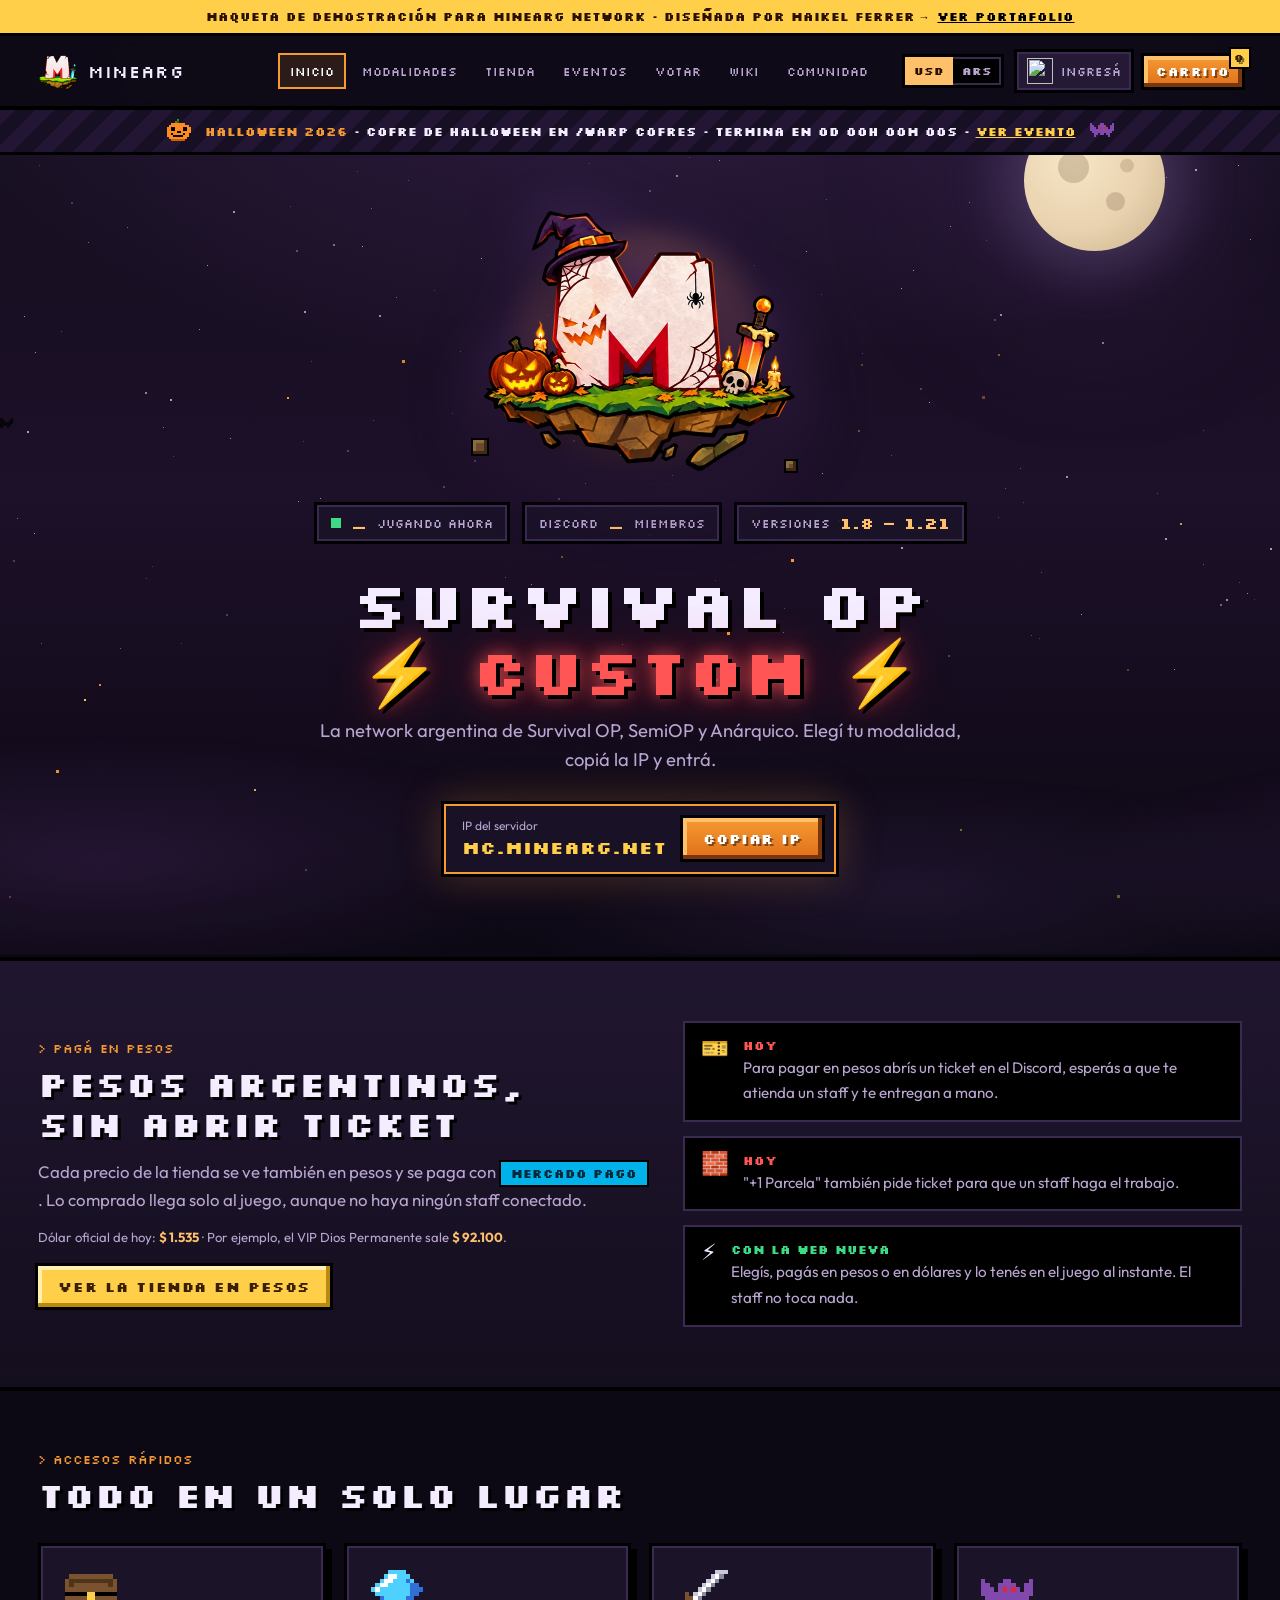
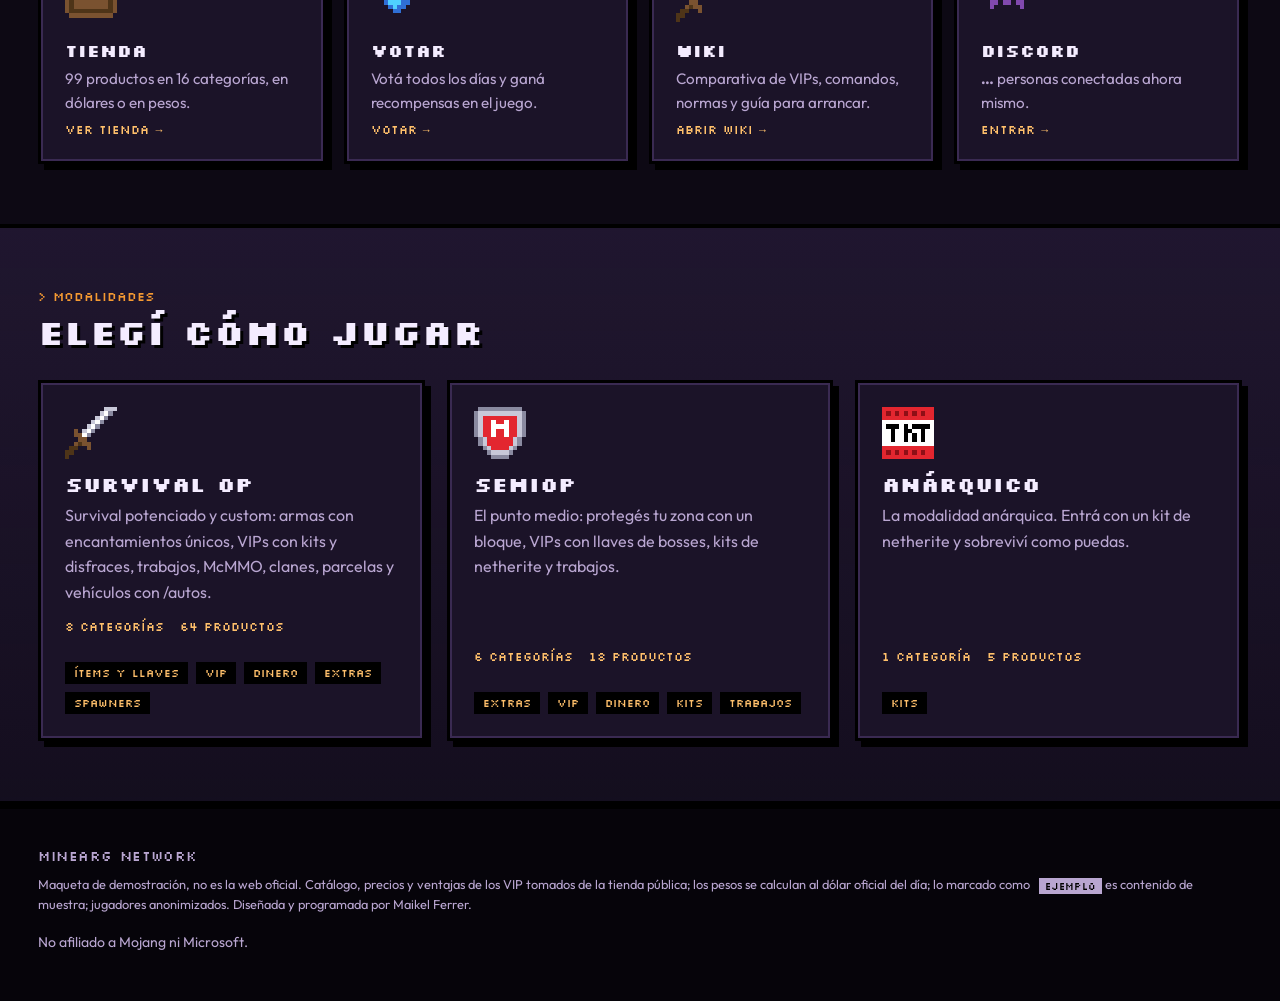
==== minearg/index.html @ 1a4a4e6c "Maqueta de web completa para MINEARG Network Co-Authored-By: Claude Opus 5.5 (1M context) <noreply@a" ====
<!doctype html>
<html lang="es">
<head>
<meta charset="utf-8">
<meta name="viewport" content="width=device-width, initial-scale=1">
<meta name="robots" content="noindex, nofollow, noarchive, nosnippet, noimageindex">
<meta name="googlebot" content="noindex, nofollow">
<meta name="description" content="Maqueta de la web de MINEARG Network: Survival OP, SemiOP y Anárquico, tienda con todo el catálogo, pago en pesos, eventos, wiki de VIPs y votos.">
<meta property="og:type" content="website">
<meta property="og:site_name" content="MINEARG Network">
<meta property="og:title" content="La nueva web de MINEARG Network (maqueta)">
<meta property="og:description" content="Survival OP, SemiOP y Anárquico. Tienda con todo el catálogo, pago en pesos con Mercado Pago, eventos, wiki de VIPs y jugadores en vivo.">
<meta property="og:image" content="https://maikell95.github.io/mockups/minearg/og.png">
<meta property="og:image:width" content="1200">
<meta property="og:image:height" content="630">
<meta property="og:url" content="https://maikell95.github.io/mockups/minearg/">
<meta name="twitter:card" content="summary_large_image">
<meta name="theme-color" content="#8149ae">
<title>MINEARG Network · Survival OP Custom</title>
<link rel="icon" href="icono.png">
<link rel="preconnect" href="https://fonts.googleapis.com">
<link href="https://fonts.googleapis.com/css2?family=Silkscreen:wght@400;700&family=Outfit:wght@400;500;600;700&display=swap" rel="stylesheet">
<link rel="stylesheet" href="estilos.css">
</head>
<body>

<div class="luna"></div>
<div class="relampago"></div>
<canvas id="noche"></canvas>
<div class="niebla"></div>

<div class="demo-bar">Maqueta de demostración para MINEARG Network · Diseñada por Maikel Ferrer → <a href="https://maikell95.github.io/Portfolio/" target="_blank" rel="noopener">Ver portafolio</a></div>

<nav>
  <div class="wrap">
    <a class="brand pixel" href="#inicio"><img src="icono.png" alt=""><span>MINEARG</span></a>
    <div class="links" id="links">
      <a href="#inicio" data-ruta="inicio">Inicio</a>
      <a href="#modalidades" data-ruta="modalidades">Modalidades</a>
      <a href="#tienda" data-ruta="tienda">Tienda</a>
      <a href="#eventos" data-ruta="eventos">Eventos</a>
      <a href="#votar" data-ruta="votar">Votar</a>
      <a href="#wiki" data-ruta="wiki">Wiki</a>
      <a href="#comunidad" data-ruta="comunidad">Comunidad</a>
    </div>
    <div class="acciones">
      <div class="moneda" role="group" aria-label="Moneda"><button data-moneda="USD">USD</button><button data-moneda="ARS">ARS</button></div>
      <button class="usuario" id="btn-usuario"><img id="avatar" src="https://mc-heads.net/avatar/MHF_Steve/32" alt=""><span id="nombre-usuario">Ingresá</span></button>
      <button class="btn sm carrito-btn" id="btn-carrito">Carrito <span class="num" id="num-carrito">0</span></button>
      <button class="btn sm ghost menu-movil" id="btn-menu" aria-label="Menú">☰</button>
    </div>
  </div>
</nav>

<div class="evento"><svg data-pixel="calabaza"></svg> <span><b>Halloween 2026</b> · cofre de Halloween en /warp cofres · termina en <span class="cuenta" id="cuenta">—</span> · <a href="#eventos">ver evento</a></span> <svg data-pixel="murcielago"></svg></div>

<main id="vista"></main>

<footer class="pie">
  <div class="wrap">
    <div>
      <span class="pixel">MINEARG Network</span>
      <p style="margin-top:6px;font-size:0.8rem">Maqueta de demostración, no es la web oficial. Catálogo, precios y ventajas de los VIP tomados de la tienda pública; los pesos se calculan al dólar oficial del día; lo marcado como <span class="ejemplo">ejemplo</span> es contenido de muestra; jugadores anonimizados. Diseñada y programada por Maikel Ferrer.</p>
    </div>
    <span>No afiliado a Mojang ni Microsoft.</span>
  </div>
</footer>


<!-- carrito -->
<div class="capa" id="capa"></div>
<aside class="cajon" id="cajon" aria-label="Carrito">
  <header>Tu carrito <button class="cerrar" data-cerrar>✕</button></header>
  <div class="lineas" id="lineas"></div>
  <footer>
    <div class="total">Total <b id="total">0.00 USD</b></div>
    <button class="btn gold full" id="btn-pagar">Pagar</button>
  </footer>
</aside>

<!-- modal de producto -->
<div class="modal" id="modal-producto" role="dialog" aria-modal="true">
  <button class="cerrar" data-cerrar>✕</button>
  <div id="contenido-producto"></div>
</div>

<!-- modal de identificación -->
<div class="modal" id="modal-login" role="dialog" aria-modal="true">
  <button class="cerrar" data-cerrar>✕</button>
  <h3>Ingresá</h3>
  <p class="muted">Escribí tu nombre de Minecraft para que la compra llegue a tu cuenta.</p>
  <div class="campo"><label class="pixel" style="font-size:0.72rem" for="input-usuario">Usuario</label>
    <input id="input-usuario" maxlength="16" placeholder="Tu usuario" autocomplete="off">
  </div>
  <div class="vista-previa"><img id="previa" src="https://mc-heads.net/avatar/MHF_Steve/48" alt=""><span id="previa-txt" class="muted">Así vas a aparecer en la tienda</span></div>
  <button class="btn gold full" id="btn-entrar" style="margin-top:16px">Entrar</button>
</div>

<!-- modal de pago -->
<div class="modal" id="modal-pago" role="dialog" aria-modal="true">
  <button class="cerrar" data-cerrar>✕</button>
  <h3>Así sería el pago</h3>
  <p class="muted">Hoy, para pagar en pesos hay que abrir un ticket en el Discord y esperar a un staff. En la versión real elegís cómo pagar y lo recibís en el juego al momento.</p>
  <div class="pago"><div style="color:#00b1ea">Mercado Pago<br><small class="muted">en pesos</small></div><div>Tarjeta<br><small class="muted">USD o ARS</small></div><div>PayPal<br><small class="muted">USD</small></div></div>
  <p id="pago-total" class="pixel" style="text-align:center;color:var(--gold);margin:6px 0 10px"></p>
  <ol style="color:var(--muted);padding-left:20px">
    <li>Se verifica tu usuario.</li>
    <li>Se cobra y se valida el precio en el servidor.</li>
    <li>El juego te entrega lo comprado en la modalidad que corresponda, sin tickets.</li>
  </ol>
  <button class="btn full" data-cerrar style="margin-top:16px">Entendido</button>
</div>

<div class="toast" id="toast"></div>

<script src="app.js"></script>
</body>
</html>
---- minearg/estilos.css ----
:root {
  --bg: #0d0914;
  --bg-2: #140e1f;
  --card: #1b1328;
  --card-2: #251a36;
  --line: #3a2a52;
  --text: #f4ecff;
  --muted: #b9a6d1;
  --fire-1: #e0701a;
  --fire-2: #f59a32;
  --fire-3: #ffc06b;
  --fire-dark: #7a3510;
  --gold: #ffcf4a;
  --rojo: #e3262f;
  --rojo-2: #ff5555;
  --morado: #8149ae;
  --luna: #e9d2af;
  --ok: #3ddc84;
  --nav-h: 70px;
}
* { box-sizing: border-box; margin: 0; padding: 0; }
html { scroll-behavior: smooth; }
body { font-family: "Outfit", system-ui, sans-serif; background: var(--bg); color: var(--text); line-height: 1.6; overflow-x: hidden; }
a { color: inherit; text-decoration: none; }
button { font: inherit; }
img { max-width: 100%; display: block; }
.wrap { position: relative; z-index: 1; max-width: 1760px; margin: 0 auto; padding: 0 clamp(16px, 3vw, 56px); }
.pixel { font-family: "Silkscreen", monospace; letter-spacing: 0.03em; }
.oculto { display: none !important; }

#noche { position: fixed; inset: 0; z-index: 0; pointer-events: none; }
body::before { content: ""; position: fixed; inset: 0; z-index: 0; pointer-events: none; background: radial-gradient(90% 60% at 50% 0%, rgba(129, 73, 174, 0.28), transparent 70%), linear-gradient(180deg, #120e1b, #1d1029 55%, #0d0914); }

/* ---------- barra de demostración ---------- */
.demo-bar { position: relative; z-index: 30; display: flex; justify-content: center; align-items: center; gap: 10px; flex-wrap: wrap;
  padding: 9px 16px; font: 700 0.72rem "Silkscreen", monospace; color: #2b1200; background: var(--gold); border-bottom: 3px solid #000; text-align: center; }
.demo-bar a { color: #000; text-decoration: underline; }

/* ---------- botones ---------- */
.btn { position: relative; display: inline-flex; align-items: center; justify-content: center; gap: 8px; padding: 11px 20px;
  font: 700 0.9rem "Silkscreen", monospace; letter-spacing: 0.04em; color: #fff; border: 0; cursor: pointer;
  background: linear-gradient(180deg, var(--fire-2), var(--fire-1));
  box-shadow: inset -4px -4px 0 var(--fire-dark), inset 4px 4px 0 var(--fire-3), 0 0 0 3px #000;
  transition: transform 0.08s, filter 0.15s; text-shadow: 2px 2px 0 rgba(0, 0, 0, 0.45); white-space: nowrap; }
.btn:hover { filter: brightness(1.12); }
.btn:active { transform: translateY(2px); box-shadow: inset 4px 4px 0 var(--fire-dark), inset -4px -4px 0 var(--fire-3), 0 0 0 3px #000; }
.btn.ghost { background: #2c1f40; box-shadow: inset -4px -4px 0 #160f22, inset 4px 4px 0 #4a3666, 0 0 0 3px #000; }
.btn.gold { background: var(--gold); color: #3a2000; text-shadow: none; box-shadow: inset -4px -4px 0 #b88a10, inset 4px 4px 0 #fff0b0, 0 0 0 3px #000; }
.btn.sm { padding: 8px 12px; font-size: 0.75rem; }
.btn.full { width: 100%; }

/* ---------- navegación ---------- */
nav { position: sticky; top: 0; z-index: 25; background: rgba(13, 9, 20, 0.9); backdrop-filter: blur(6px); border-bottom: 4px solid #000; }
nav .wrap { display: flex; align-items: center; gap: 22px; height: var(--nav-h); }
.brand { display: flex; align-items: center; gap: 10px; margin-right: auto; font-size: 1.1rem; }
.brand img { width: 40px; height: 40px; image-rendering: pixelated; }
.links { display: flex; gap: 4px; }
.links a { font: 0.78rem "Silkscreen", monospace; color: var(--muted); padding: 8px 10px; border: 2px solid transparent; transition: color 0.15s, border-color 0.15s; }
.links a:hover { color: var(--fire-3); }
.links a.activo { color: #fff; border-color: var(--fire-2); background: rgba(245, 154, 50, 0.12); }
.acciones { display: flex; align-items: center; gap: 10px; }
.usuario { display: flex; align-items: center; gap: 8px; padding: 6px 10px; border: 3px solid #000; background: #251a36; box-shadow: inset 0 0 0 2px var(--line); cursor: pointer; font: 0.72rem "Silkscreen", monospace; color: var(--muted); }
.usuario img { width: 26px; height: 26px; image-rendering: pixelated; }
.carrito-btn { position: relative; }
.carrito-btn .num { position: absolute; top: -9px; right: -9px; min-width: 22px; height: 22px; display: grid; place-items: center; font: 700 0.7rem "Silkscreen", monospace; background: var(--gold); color: #3a2000; border: 2px solid #000; }
.menu-movil { display: none; }

/* ---------- evento ---------- */
.evento { position: relative; z-index: 2; display: flex; justify-content: center; align-items: center; gap: 14px; flex-wrap: wrap; padding: 9px 16px;
  background: repeating-linear-gradient(-45deg, #221634 0 14px, #170f24 14px 28px); border-bottom: 3px solid #000; font: 700 0.76rem "Silkscreen", monospace; }
.evento svg { width: 24px; height: 24px; }
.evento b { color: var(--fire-2); }
.evento a { color: var(--gold); text-decoration: underline; }

/* ---------- vistas ---------- */
main { position: relative; z-index: 1; min-height: 70vh; }
.vista { animation: aparecer 0.45s ease both; }
.cabecera { padding-top: 60px; padding-bottom: 30px; }
.cabecera .label { font: 0.82rem "Silkscreen", monospace; color: var(--fire-2); margin-bottom: 8px; }
.cabecera h1 { font: 700 clamp(2rem, 4.5vw, 3.2rem) "Silkscreen", monospace; line-height: 1.1; text-shadow: 4px 4px 0 #000; }
.cabecera p { color: var(--muted); max-width: 60ch; margin-top: 12px; font-size: 1.08rem; }
section { position: relative; padding: 60px 0; }
section.alt { background: linear-gradient(180deg, rgba(37, 26, 54, 0.8), rgba(27, 19, 40, 0.55)); border-top: 4px solid #000; border-bottom: 4px solid #000; }
h2 { font: 700 clamp(1.5rem, 3vw, 2.2rem) "Silkscreen", monospace; line-height: 1.15; margin-bottom: 28px; text-shadow: 3px 3px 0 #000; }
.label { font: 0.8rem "Silkscreen", monospace; color: var(--fire-2); margin-bottom: 8px; }

.card { position: relative; background: var(--card); padding: 24px; border: 3px solid #000; box-shadow: inset 0 0 0 2px var(--line), 6px 6px 0 #000; transition: transform 0.18s, box-shadow 0.18s; }
.card.hover:hover { transform: translate(-3px, -3px); box-shadow: inset 0 0 0 2px var(--fire-2), 9px 9px 0 #000; }
.grid-2 { display: grid; grid-template-columns: repeat(2, 1fr); gap: 22px; }
.grid-3 { display: grid; grid-template-columns: repeat(3, 1fr); gap: 22px; }
.grid-4 { display: grid; grid-template-columns: repeat(4, 1fr); gap: 20px; }
.icono { display: block; width: 52px; height: 52px; image-rendering: pixelated; margin-bottom: 12px; }
.chips { display: flex; flex-wrap: wrap; gap: 8px; margin-top: 14px; }
.chips span { font: 0.68rem "Silkscreen", monospace; padding: 4px 9px; background: #000; color: var(--fire-3); }
.muted { color: var(--muted); }
.ejemplo { display: inline-block; font: 0.62rem "Silkscreen", monospace; color: #000; background: var(--muted); padding: 2px 6px; vertical-align: middle; margin-left: 6px; }

/* ---------- inicio ---------- */
.hero { padding: 50px 0 80px; text-align: center; }
.logo-wrap { position: relative; width: min(380px, 74vw); margin: 0 auto; }
.logo-wrap::before { content: ""; position: absolute; inset: 8% 10%; border-radius: 50%; background: radial-gradient(circle, rgba(245, 154, 50, 0.65), rgba(227, 38, 47, 0.25) 50%, transparent 70%); filter: blur(10px); animation: respirar 2.6s ease-in-out infinite; }
.logo-wrap img { position: relative; width: 100%; animation: flotar 5s ease-in-out infinite; filter: drop-shadow(0 18px 30px rgba(227, 38, 47, 0.55)); }
.stats { display: flex; justify-content: center; flex-wrap: wrap; gap: 12px; margin-top: 14px; }
.stat { display: inline-flex; align-items: center; gap: 10px; padding: 8px 14px; background: rgba(27, 19, 40, 0.85); border: 3px solid #000; box-shadow: inset 0 0 0 2px var(--line); font: 0.76rem "Silkscreen", monospace; color: var(--muted); }
.stat b { font-size: 1rem; color: var(--fire-3); }
.dot { width: 10px; height: 10px; background: var(--ok); animation: latido 1.6s ease-in-out infinite; }
.hero h1 { font: 700 clamp(2.2rem, 5.4vw, 4rem) "Silkscreen", monospace; line-height: 1.05; margin: 26px 0 12px; text-shadow: 4px 4px 0 #000; }
.rayo { color: var(--rojo-2); animation: chispa 4.5s steps(1) infinite; text-shadow: 4px 4px 0 #000, 0 0 18px rgba(255, 85, 85, 0.8), 0 0 46px rgba(227, 38, 47, 0.6); }
.hero p.lead { font-size: 1.15rem; color: var(--muted); max-width: 56ch; margin: 0 auto; }
.ip { margin: 26px auto 0; display: inline-flex; align-items: center; gap: 16px; padding: 12px 14px 12px 18px; background: rgba(27, 19, 40, 0.92); border: 3px solid #000; box-shadow: inset 0 0 0 2px var(--fire-2), 0 0 40px rgba(245, 154, 50, 0.25); text-align: left; }
.ip code { font: 700 1.15rem "Silkscreen", monospace; color: var(--gold); }
.ip small { color: var(--muted); display: block; font-size: 0.75rem; }
.accesos { display: grid; grid-template-columns: repeat(4, 1fr); gap: 18px; }
.acceso { display: flex; flex-direction: column; gap: 6px; }
.acceso h3 { font: 700 1.05rem "Silkscreen", monospace; }
.acceso p { color: var(--muted); font-size: 0.95rem; flex: 1; }
.acceso .ir { font: 0.72rem "Silkscreen", monospace; color: var(--fire-3); }

/* ---------- modalidades ---------- */
.modalidad { display: flex; flex-direction: column; }
.modalidad .emoji { font-size: 2.2rem; line-height: 1; margin-bottom: 10px; }
.modalidad h3 { font: 700 1.3rem "Silkscreen", monospace; margin-bottom: 6px; }
.modalidad p { color: var(--muted); flex: 1; }
.modalidad .meta { display: flex; gap: 16px; margin: 14px 0; font: 0.72rem "Silkscreen", monospace; color: var(--fire-3); }

/* ---------- tienda ---------- */
.tienda { display: grid; grid-template-columns: 300px 1fr; gap: 26px; align-items: start; padding-bottom: 60px; }
.lateral { position: sticky; top: calc(var(--nav-h) + 16px); display: flex; flex-direction: column; gap: 18px; max-height: calc(100vh - var(--nav-h) - 32px); overflow: auto; padding-bottom: 6px; }

.mods { padding: 10px; }
.mods summary { list-style: none; cursor: pointer; display: flex; align-items: center; gap: 8px; padding: 9px 10px; font: 700 0.8rem "Silkscreen", monospace; border: 2px solid transparent; }
.mods summary::-webkit-details-marker { display: none; }
.mods summary::after { content: "+"; margin-left: auto; color: var(--fire-3); }
.mods details[open] summary::after { content: "–"; }
.mods details[open] summary { color: var(--fire-3); }
.mods summary small { color: var(--muted); font-family: "Outfit"; }
.mods a { display: flex; justify-content: space-between; gap: 8px; padding: 6px 10px 6px 22px; font-size: 0.9rem; color: var(--muted); border-left: 2px solid var(--line); margin-left: 10px; }
.mods a:hover { color: var(--text); }
.mods a.activo { color: #fff; border-left-color: var(--fire-2); background: rgba(245, 154, 50, 0.12); }
.mods a small { opacity: 0.7; }
.widget h4 { font: 700 0.8rem "Silkscreen", monospace; margin-bottom: 10px; display: flex; align-items: center; gap: 8px; }
.top-donador { display: flex; align-items: center; gap: 12px; }
.top-donador img { width: 44px; height: 44px; image-rendering: pixelated; border: 2px solid var(--gold); }
.feed { list-style: none; max-height: 230px; overflow: hidden; -webkit-mask-image: linear-gradient(180deg, #000 70%, transparent); mask-image: linear-gradient(180deg, #000 70%, transparent); }
.feed li { display: flex; align-items: center; gap: 10px; padding: 8px 0; border-bottom: 2px dotted var(--line); animation: entrar 0.5s ease both; font-size: 0.86rem; }
.feed img { width: 28px; height: 28px; image-rendering: pixelated; border: 2px solid #000; }
.feed b { display: block; }
.feed span { color: var(--muted); font-size: 0.8rem; }
.en-vivo { font: 0.62rem "Silkscreen", monospace; color: #ff5a5a; display: inline-flex; align-items: center; gap: 6px; margin-left: auto; }
.en-vivo::before { content: ""; width: 8px; height: 8px; background: #ff5a5a; animation: latido 1.2s infinite; }
.meta-bar { height: 20px; background: #000; border: 3px solid #000; box-shadow: inset 0 0 0 2px var(--line); margin: 8px 0; position: relative; overflow: hidden; }
.meta-bar i { position: absolute; inset: 0 auto 0 0; width: 0; background: repeating-linear-gradient(90deg, var(--fire-1) 0 10px, var(--fire-2) 10px 20px); transition: width 1.6s ease; }

.cat-movil { display: none; width: 100%; margin-bottom: 14px; background: #000; color: var(--text); border: 3px solid #000; box-shadow: inset 0 0 0 2px var(--fire-2); padding: 12px; font: 0.8rem "Silkscreen", monospace; }
.barra-tienda { display: flex; gap: 14px; align-items: center; flex-wrap: wrap; margin-bottom: 18px; }
.barra-tienda h2 { margin: 0; margin-right: auto; font-size: clamp(1.3rem, 2.6vw, 1.9rem); }
.buscar { display: flex; align-items: center; gap: 8px; background: #000; border: 3px solid #000; box-shadow: inset 0 0 0 2px var(--line); padding: 6px 10px; min-width: 260px; }
.buscar input { background: transparent; border: 0; color: var(--text); font: inherit; outline: none; width: 100%; }
select.orden { background: #000; color: var(--text); border: 3px solid #000; box-shadow: inset 0 0 0 2px var(--line); padding: 8px; font: 0.75rem "Silkscreen", monospace; }
.aviso { padding: 12px 16px; margin-bottom: 18px; background: rgba(255, 207, 74, 0.08); border: 2px dashed var(--gold); color: var(--gold); font-size: 0.92rem; }
.productos { display: grid; grid-template-columns: repeat(auto-fill, minmax(210px, 1fr)); gap: 18px; }
.producto { display: flex; flex-direction: column; text-align: center; padding: 18px 14px 16px; cursor: pointer; animation: aparecer 0.35s ease both; }
.producto .img { height: 120px; display: grid; place-items: center; margin-bottom: 10px; }
.producto .img img { max-height: 120px; width: auto; filter: drop-shadow(0 10px 14px rgba(0, 0, 0, 0.6)); transition: transform 0.25s; }
.producto:hover .img img { transform: scale(1.08) rotate(-3deg); }
.producto .nombre { font-weight: 600; font-size: 0.95rem; line-height: 1.25; min-height: 2.5em; }
.producto .precio { font: 700 1.35rem "Silkscreen", monospace; color: var(--gold); text-shadow: 3px 3px 0 #000; margin: 8px 0 12px; }
.producto .precio small { font-size: 0.7rem; color: var(--muted); text-shadow: none; }
.producto .antes { display: block; color: var(--muted); text-decoration: line-through; font: 0.8rem "Outfit"; text-shadow: none; }
.producto .off { position: absolute; top: 10px; right: 10px; font: 700 0.66rem "Silkscreen", monospace; background: var(--ok); color: #003a1a; padding: 3px 7px; border: 2px solid #000; }
.producto .btn { margin-top: auto; }
.vacio { padding: 40px; text-align: center; color: var(--muted); }

/* ---------- eventos ---------- */
.evento-card { display: grid; grid-template-columns: 1fr 1.2fr; gap: 26px; align-items: center; }
.evento-card .muestra { display: grid; grid-template-columns: repeat(3, 1fr); gap: 12px; }
.evento-card .muestra div { background: #000; border: 2px solid var(--line); padding: 10px; text-align: center; font-size: 0.78rem; }
.evento-card .muestra img { height: 64px; width: auto; margin: 0 auto 6px; }
.evento-card h3 { font: 700 1.6rem "Silkscreen", monospace; margin-bottom: 8px; }
.cuenta-grande { display: flex; gap: 10px; margin: 16px 0; }
.cuenta-grande div { background: #000; border: 3px solid #000; box-shadow: inset 0 0 0 2px var(--fire-2); padding: 8px 12px; text-align: center; min-width: 64px; }
.cuenta-grande b { display: block; font: 700 1.5rem "Silkscreen", monospace; color: var(--gold); }
.cuenta-grande small { font: 0.6rem "Silkscreen", monospace; color: var(--muted); }

/* ---------- votar ---------- */
.voto { display: grid; grid-template-columns: auto 1fr auto; gap: 18px; align-items: center; }
.voto .n { font: 700 2rem "Silkscreen", monospace; color: var(--fire-2); width: 52px; text-align: center; }
.voto h3 { font: 700 1.05rem "Silkscreen", monospace; }
.racha { display: grid; grid-template-columns: repeat(7, 1fr); gap: 8px; margin-top: 12px; }
.racha div { background: #000; border: 2px solid var(--line); padding: 10px 4px; text-align: center; font: 0.66rem "Silkscreen", monospace; color: var(--muted); }
.racha div.hecho { border-color: var(--ok); color: var(--ok); }
.racha div b { display: block; font-size: 1.1rem; color: var(--gold); }
.tabla { width: 100%; border-collapse: collapse; font-size: 0.92rem; }
.tabla th { text-align: left; font: 700 0.72rem "Silkscreen", monospace; color: var(--fire-3); padding: 10px 8px; border-bottom: 3px solid #000; background: rgba(0, 0, 0, 0.35); }
.tabla td { padding: 10px 8px; border-bottom: 2px dotted var(--line); }
.tabla tr:hover td { background: rgba(245, 154, 50, 0.06); }
.tabla .rango { font: 700 0.85rem "Silkscreen", monospace; white-space: nowrap; }
.tabla-scroll { overflow-x: auto; }

/* ---------- wiki ---------- */
.wiki { display: grid; grid-template-columns: 230px 1fr; gap: 26px; align-items: start; padding-bottom: 60px; }
.wiki > *, .tienda > * { min-width: 0; }
.wiki-menu { position: sticky; top: calc(var(--nav-h) + 16px); display: flex; flex-direction: column; padding: 10px; }
.wiki-menu a { padding: 9px 12px; font: 0.76rem "Silkscreen", monospace; color: var(--muted); border-left: 3px solid transparent; }
.wiki-menu a.activo, .wiki-menu a:hover { color: #fff; border-left-color: var(--fire-2); background: rgba(245, 154, 50, 0.1); }
.wiki-cuerpo h2 { margin-bottom: 16px; }
.wiki-cuerpo h3 { font: 700 1rem "Silkscreen", monospace; margin: 22px 0 8px; color: var(--fire-3); }
.wiki-cuerpo p, .wiki-cuerpo li { color: var(--muted); }
.wiki-cuerpo ul, .wiki-cuerpo ol { padding-left: 22px; margin-top: 6px; }
.wiki-cuerpo li { margin-bottom: 6px; }
.cmds { display: grid; grid-template-columns: repeat(2, 1fr); gap: 10px; }
.cmd { display: flex; gap: 12px; align-items: baseline; padding: 10px 12px; background: #000; border: 2px solid var(--line); }
.cmd code { font: 700 0.85rem "Silkscreen", monospace; color: var(--gold); white-space: nowrap; }
.cmd span { color: var(--muted); font-size: 0.9rem; }
.faq details { border-bottom: 2px dotted var(--line); padding: 12px 0; }
.faq summary { cursor: pointer; font-weight: 600; list-style: none; }
.faq summary::before { content: "▸ "; color: var(--fire-2); }
.faq details[open] summary::before { content: "▾ "; }
.faq p { margin-top: 8px; }

/* ---------- comunidad ---------- */
.discord { display: grid; grid-template-columns: auto 1fr auto; gap: 28px; align-items: center; padding: 36px; background: linear-gradient(120deg, #22103a, #5b2a86 55%, #c4421d); border: 3px solid #000; box-shadow: 8px 8px 0 #000; }
.discord .icono { width: 72px; height: 72px; margin: 0; animation: flotar 4s ease-in-out infinite; }
.discord h2 { margin-bottom: 6px; }
.discord p { color: #f1e4ff; }
.staff { text-align: center; }
.staff img { width: 72px; height: 72px; margin: 0 auto 10px; image-rendering: pixelated; border: 3px solid #000; }
.staff b { display: block; font: 700 0.9rem "Silkscreen", monospace; }
.staff span { font: 0.66rem "Silkscreen", monospace; padding: 2px 8px; background: #000; color: var(--fire-3); }

/* ---------- carrito y modales ---------- */
.capa { position: fixed; inset: 0; z-index: 60; background: rgba(0, 0, 0, 0.65); opacity: 0; pointer-events: none; transition: opacity 0.2s; }
.capa.on { opacity: 1; pointer-events: auto; }
.cajon { position: fixed; top: 0; right: 0; bottom: 0; z-index: 61; width: min(400px, 92vw); background: var(--bg-2); border-left: 4px solid #000; box-shadow: -8px 0 0 #000;
  transform: translateX(105%); transition: transform 0.3s cubic-bezier(.2,.9,.3,1); display: flex; flex-direction: column; }
.cajon.on { transform: none; }
.cajon header { display: flex; align-items: center; justify-content: space-between; padding: 18px 20px; border-bottom: 3px solid #000; font: 700 1rem "Silkscreen", monospace; }
.cerrar { background: none; border: 0; color: var(--muted); font: 700 1.2rem "Silkscreen", monospace; cursor: pointer; }
.cerrar:hover { color: #fff; }
.lineas { flex: 1; overflow: auto; padding: 10px 20px; }
.linea { display: grid; grid-template-columns: 48px 1fr auto; gap: 12px; align-items: center; padding: 10px 0; border-bottom: 2px dotted var(--line); }
.linea img { width: 48px; height: 48px; object-fit: contain; }
.linea b { font-size: 0.92rem; display: block; line-height: 1.2; }
.linea .cant { display: flex; align-items: center; gap: 6px; margin-top: 4px; }
.linea .cant button { width: 24px; height: 24px; background: #000; color: #fff; border: 2px solid var(--line); cursor: pointer; }
.linea .p { font: 700 0.9rem "Silkscreen", monospace; color: var(--gold); text-align: right; }
.cajon footer { padding: 18px 20px; border-top: 3px solid #000; display: grid; gap: 12px; }
.total { display: flex; justify-content: space-between; font: 700 1.1rem "Silkscreen", monospace; }
.total b { color: var(--gold); }
.modal { position: fixed; left: 50%; top: 50%; z-index: 62; width: min(560px, 92vw); max-height: 88vh; overflow: auto; transform: translate(-50%, -46%) scale(0.96); opacity: 0; pointer-events: none;
  transition: transform 0.22s, opacity 0.22s; background: var(--card); border: 3px solid #000; box-shadow: inset 0 0 0 2px var(--fire-2), 10px 10px 0 #000; padding: 26px; }
.modal.on { transform: translate(-50%, -50%) scale(1); opacity: 1; pointer-events: auto; }
.modal .cerrar { position: absolute; top: 12px; right: 14px; }
.modal h3 { font: 700 1.3rem "Silkscreen", monospace; margin-bottom: 12px; padding-right: 30px; }
.modal .img-grande { height: 170px; display: grid; place-items: center; margin-bottom: 12px; }
.modal .img-grande img { max-height: 170px; width: auto; }
.modal ul { padding-left: 20px; color: var(--muted); margin: 10px 0 18px; max-height: 240px; overflow: auto; }
.modal li { margin-bottom: 4px; }
.campo { display: flex; flex-direction: column; gap: 6px; margin: 14px 0; }
.campo input { background: #000; color: var(--text); border: 3px solid #000; box-shadow: inset 0 0 0 2px var(--line); padding: 10px 12px; font: inherit; outline: none; }
.campo input:focus { box-shadow: inset 0 0 0 2px var(--fire-2); }
.edicion { display: grid; grid-template-columns: 1fr 1fr; gap: 10px; }
.edicion button { padding: 10px; background: #000; color: var(--muted); border: 3px solid #000; box-shadow: inset 0 0 0 2px var(--line); cursor: pointer; font: 0.75rem "Silkscreen", monospace; }
.edicion button.on { color: #fff; box-shadow: inset 0 0 0 2px var(--fire-2); background: rgba(245, 154, 50, 0.15); }
.vista-previa { display: flex; align-items: center; gap: 12px; padding: 10px; background: #000; border: 2px solid var(--line); }
.vista-previa img { width: 48px; height: 48px; image-rendering: pixelated; }
.pago { display: grid; grid-template-columns: repeat(3, 1fr); gap: 10px; margin: 14px 0; }
.pago div { padding: 12px 6px; text-align: center; background: #000; border: 2px solid var(--line); font: 0.7rem "Silkscreen", monospace; }

/* ---------- pie, sello y aviso ---------- */
footer.pie { position: relative; z-index: 1; padding: 36px 0 48px; color: var(--muted); font-size: 0.88rem; border-top: 4px solid #000; background: rgba(0, 0, 0, 0.5); }
footer.pie .wrap { display: flex; justify-content: space-between; gap: 16px; flex-wrap: wrap; }
footer.pie a.port { color: var(--gold); text-decoration: underline; }
.autor { position: fixed; left: 18px; bottom: 18px; z-index: 40; display: flex; align-items: center; gap: 10px; padding: 9px 14px; font: 700 0.72rem "Silkscreen", monospace; color: #fff; background: rgba(0, 0, 0, 0.85); border: 3px solid #000; box-shadow: inset 0 0 0 2px var(--gold); transition: transform 0.15s; }
.autor:hover { transform: translateY(-3px); }
.autor span { color: var(--gold); }
.toast { position: fixed; left: 50%; bottom: 28px; z-index: 70; transform: translate(-50%, 200%); visibility: hidden; font: 700 0.82rem "Silkscreen", monospace; color: #fff; background: #1d1d1d; padding: 12px 18px; border: 3px solid #000; box-shadow: inset 0 0 0 2px #555, 0 0 0 3px var(--fire-2);
  transition: transform 0.25s cubic-bezier(.2,1.4,.4,1), visibility 0s 0.25s; }
.toast.on { transform: translate(-50%, 0); visibility: visible; transition: transform 0.25s cubic-bezier(.2,1.4,.4,1); }
.toast b { color: var(--fire-3); }

.reveal { opacity: 0; transform: translateY(24px); transition: opacity 0.55s, transform 0.55s; }
.reveal.visible { opacity: 1; transform: none; }

@keyframes flotar { 0%, 100% { transform: translateY(0); } 50% { transform: translateY(-12px); } }
@keyframes latido { 0%, 100% { opacity: 1; } 50% { opacity: 0.45; } }
@keyframes respirar { 0%, 100% { opacity: 0.75; transform: scale(1); } 50% { opacity: 1; transform: scale(1.05); } }
@keyframes entrar { from { opacity: 0; transform: translateX(-12px); } }
@keyframes aparecer { from { opacity: 0; transform: translateY(10px); } }
@keyframes chispa {
  0%, 100% { color: #ff5555; }
  91% { color: #fff; text-shadow: 4px 4px 0 #000, 0 0 30px #fff, 0 0 70px rgba(255, 85, 85, 1); }
  93% { color: #ff5555; }
  95% { color: #fff; text-shadow: 4px 4px 0 #000, 0 0 30px #fff, 0 0 70px rgba(255, 85, 85, 1); }
}

@media (prefers-reduced-motion: reduce) {
  *, *::before, *::after { animation: none !important; transition: none !important; }
  .reveal { opacity: 1; transform: none; }
}
@media (max-width: 1100px) {
  .links a { padding: 8px 6px; font-size: 0.7rem; }
  .accesos, .grid-4 { grid-template-columns: repeat(2, 1fr); }
}
@media (max-width: 920px) {
  .links { display: none; position: absolute; top: var(--nav-h); left: 0; right: 0; flex-direction: column; background: var(--bg-2); border-bottom: 4px solid #000; padding: 8px; }
  .links.abierto { display: flex; }
  .menu-movil { display: inline-flex; }
  .usuario span { display: none; }
  .tienda, .wiki { grid-template-columns: 1fr; }
  .lateral, .wiki-menu { position: static; max-height: none; }
  .cat-movil { display: block; }
  .lateral { order: 2; }
  .lateral .mods { display: none; }
  .grid-2, .grid-3, .evento-card, .discord { grid-template-columns: 1fr; }
  .cmds { grid-template-columns: 1fr; }
  .wiki-menu { flex-direction: row; flex-wrap: wrap; }
  .ip { display: flex; flex-wrap: wrap; width: 100%; }
  .ip > div, .ip .btn { flex: 1 1 100%; }
  .autor { left: 10px; bottom: 10px; font-size: 0.6rem; padding: 7px 10px; }
  .buscar { min-width: 0; flex: 1 1 100%; }
}
@media (max-width: 560px) {
  .accesos, .grid-4 { grid-template-columns: 1fr; }
  .evento svg { display: none; }
  .productos { grid-template-columns: repeat(2, 1fr); gap: 12px; }
  .producto { padding: 14px 8px; }
  .producto .img { height: 90px; } .producto .img img { max-height: 90px; }
  .racha { grid-template-columns: repeat(4, 1fr); }
  .voto { grid-template-columns: auto 1fr; }
  .voto .btn { grid-column: 1 / -1; }
  .brand span { display: none; }
}

/* ---------- barra de scroll temática ---------- */
html { scrollbar-color: var(--fire-2) #08060d; scrollbar-width: auto; }
::-webkit-scrollbar { width: 14px; height: 14px; }
::-webkit-scrollbar-track { background: #08060d; border-left: 3px solid #000; box-shadow: inset 2px 0 0 #251a36; }
::-webkit-scrollbar-thumb {
  background: linear-gradient(180deg, var(--fire-3), var(--fire-2) 45%, var(--fire-1));
  border: 3px solid #000;
  box-shadow: inset -3px -3px 0 var(--fire-dark), inset 3px 3px 0 #ffd79a;
}
::-webkit-scrollbar-thumb:hover { background: linear-gradient(180deg, #ffd79a, var(--fire-3) 45%, var(--fire-2)); }
::-webkit-scrollbar-thumb:active { box-shadow: inset 3px 3px 0 var(--fire-dark), inset -3px -3px 0 #ffd79a; }
::-webkit-scrollbar-corner { background: #08060d; }
.lateral::-webkit-scrollbar, .lineas::-webkit-scrollbar, .modal::-webkit-scrollbar, .modal ul::-webkit-scrollbar { width: 10px; }
.lateral::-webkit-scrollbar-thumb, .lineas::-webkit-scrollbar-thumb, .modal::-webkit-scrollbar-thumb, .modal ul::-webkit-scrollbar-thumb { border-width: 2px; box-shadow: inset -2px -2px 0 var(--fire-dark), inset 2px 2px 0 #ffd79a; }

/* ---------- noche de Halloween ---------- */
.luna { position: fixed; top: 110px; right: clamp(24px, 9vw, 180px); width: clamp(90px, 11vw, 150px); aspect-ratio: 1; border-radius: 50%; z-index: 0; pointer-events: none;
  background: radial-gradient(circle at 35% 35%, #f6e6c6, var(--luna) 55%, #c9b18c);
  box-shadow: 0 0 60px 18px rgba(218, 196, 255, 0.18), 0 0 160px 60px rgba(129, 73, 174, 0.18); animation: brillo-luna 7s ease-in-out infinite; }
.luna::before, .luna::after { content: ""; position: absolute; border-radius: 50%; background: rgba(150, 125, 95, 0.35); }
.luna::before { width: 22%; height: 22%; left: 24%; top: 30%; }
.luna::after { width: 14%; height: 14%; left: 58%; top: 58%; box-shadow: 0.9vw -2.8vw 0 -0.2vw rgba(150, 125, 95, 0.3); }
.relampago { position: fixed; inset: 0; z-index: 0; pointer-events: none; background: radial-gradient(80% 60% at 70% 0%, rgba(214, 190, 255, 0.5), transparent 70%); opacity: 0; animation: relampago 11s linear infinite; }
.niebla { position: fixed; left: -20%; right: -20%; bottom: -6vh; height: 34vh; z-index: 0; pointer-events: none; opacity: 0.55;
  background: radial-gradient(40% 60% at 20% 70%, rgba(129, 73, 174, 0.35), transparent 70%), radial-gradient(35% 55% at 65% 80%, rgba(90, 60, 130, 0.4), transparent 70%), radial-gradient(30% 50% at 95% 70%, rgba(129, 73, 174, 0.3), transparent 70%);
  animation: niebla 26s ease-in-out infinite alternate; }
.logo-wrap::before { background: radial-gradient(circle, rgba(129, 73, 174, 0.7), rgba(245, 154, 50, 0.22) 50%, transparent 70%); }
.logo-wrap img { filter: drop-shadow(0 22px 30px rgba(0, 0, 0, 0.6)) drop-shadow(0 0 30px rgba(129, 73, 174, 0.45)); }
.roca { position: absolute; width: 14px; height: 14px; background: #6b4a2b; box-shadow: inset -3px -3px 0 #3f2a17, inset 3px 3px 0 #8c6a42, 0 0 0 2px #000; animation: flotar 4s ease-in-out infinite; }
.brand img { image-rendering: auto; }

/* moneda */
.moneda { display: inline-flex; border: 3px solid #000; box-shadow: inset 0 0 0 2px var(--line); background: #000; }
.moneda button { padding: 7px 9px; background: none; border: 0; color: var(--muted); font: 700 0.68rem "Silkscreen", monospace; cursor: pointer; }
.moneda button.on { color: #2b1200; background: var(--fire-3); }
.cambio { font-size: 0.82rem; color: var(--muted); }
.cambio b { color: var(--fire-3); }

/* pagar en pesos */
.pesos { display: grid; grid-template-columns: 1.1fr 1fr; gap: 30px; align-items: center; }
.pesos h2 { margin-bottom: 14px; }
.pesos .antes-despues { display: grid; gap: 14px; }
.pesos .paso { display: grid; grid-template-columns: auto 1fr; gap: 14px; align-items: start; padding: 14px 16px; background: #000; border: 2px solid var(--line); }
.pesos .paso b { font: 700 0.78rem "Silkscreen", monospace; display: block; margin-bottom: 2px; }
.pesos .paso.mal b { color: var(--rojo-2); } .pesos .paso.bien b { color: var(--ok); }
.pesos .paso span { color: var(--muted); font-size: 0.95rem; }
.pesos .paso i { font-style: normal; font-size: 1.4rem; line-height: 1; }
.mp { display: inline-flex; align-items: center; gap: 8px; padding: 4px 10px; background: #00b1ea; color: #002a3a; font: 700 0.72rem "Silkscreen", monospace; border: 2px solid #000; }
.precio-ars { display: block; font: 600 0.8rem "Outfit"; color: var(--muted); text-shadow: none; margin-top: 2px; }

/* murciélagos del canvas por encima del fondo */
#noche { z-index: 0; }
@keyframes brillo-luna { 0%, 100% { filter: brightness(1); } 50% { filter: brightness(1.08); } }
@keyframes relampago { 0%, 88%, 100% { opacity: 0; } 89% { opacity: 0.9; } 90% { opacity: 0.1; } 91.5% { opacity: 0.7; } 94% { opacity: 0; } }
@keyframes niebla { from { transform: translateX(-6%); } to { transform: translateX(6%); } }
@media (max-width: 920px) {
  .pesos { grid-template-columns: 1fr; }
  .luna { top: 150px; opacity: 0.6; }
  .moneda button { padding: 6px 6px; }
}
@media (max-width: 560px) { .acciones .moneda { display: none; } }
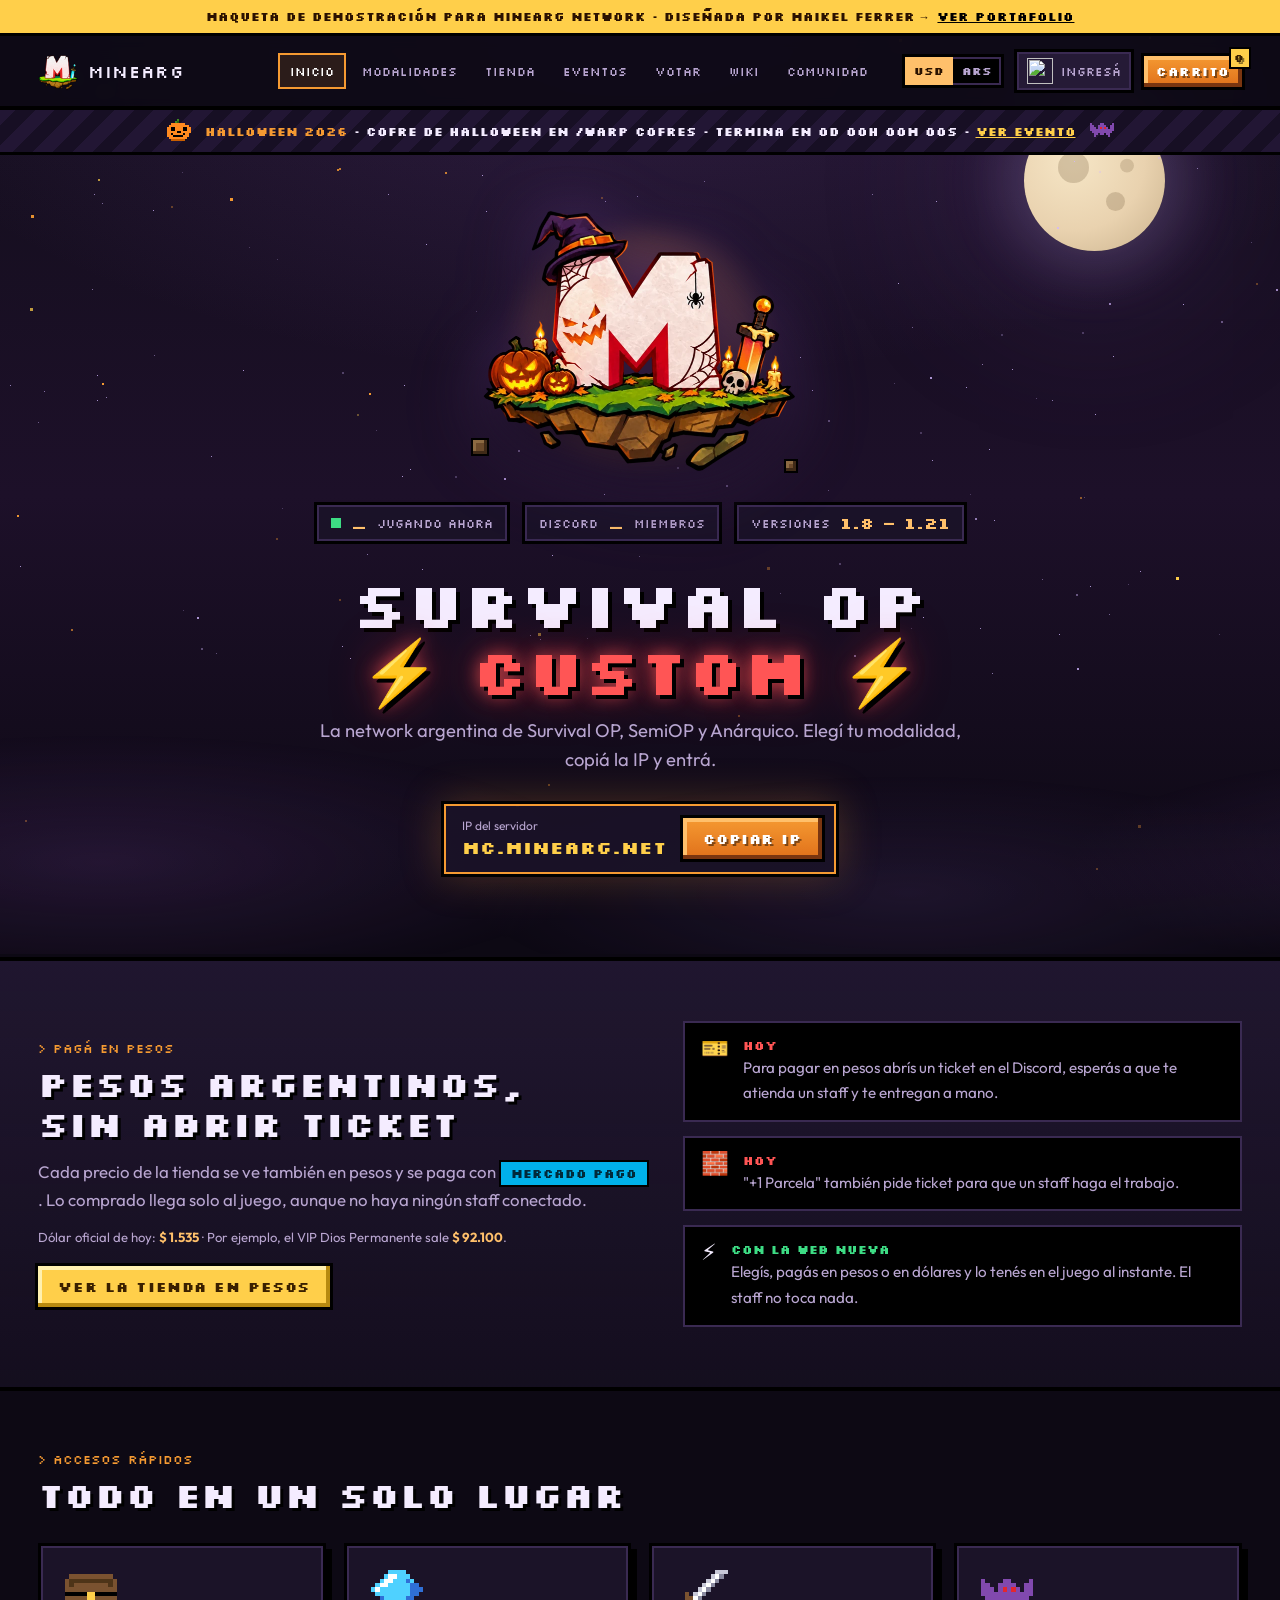
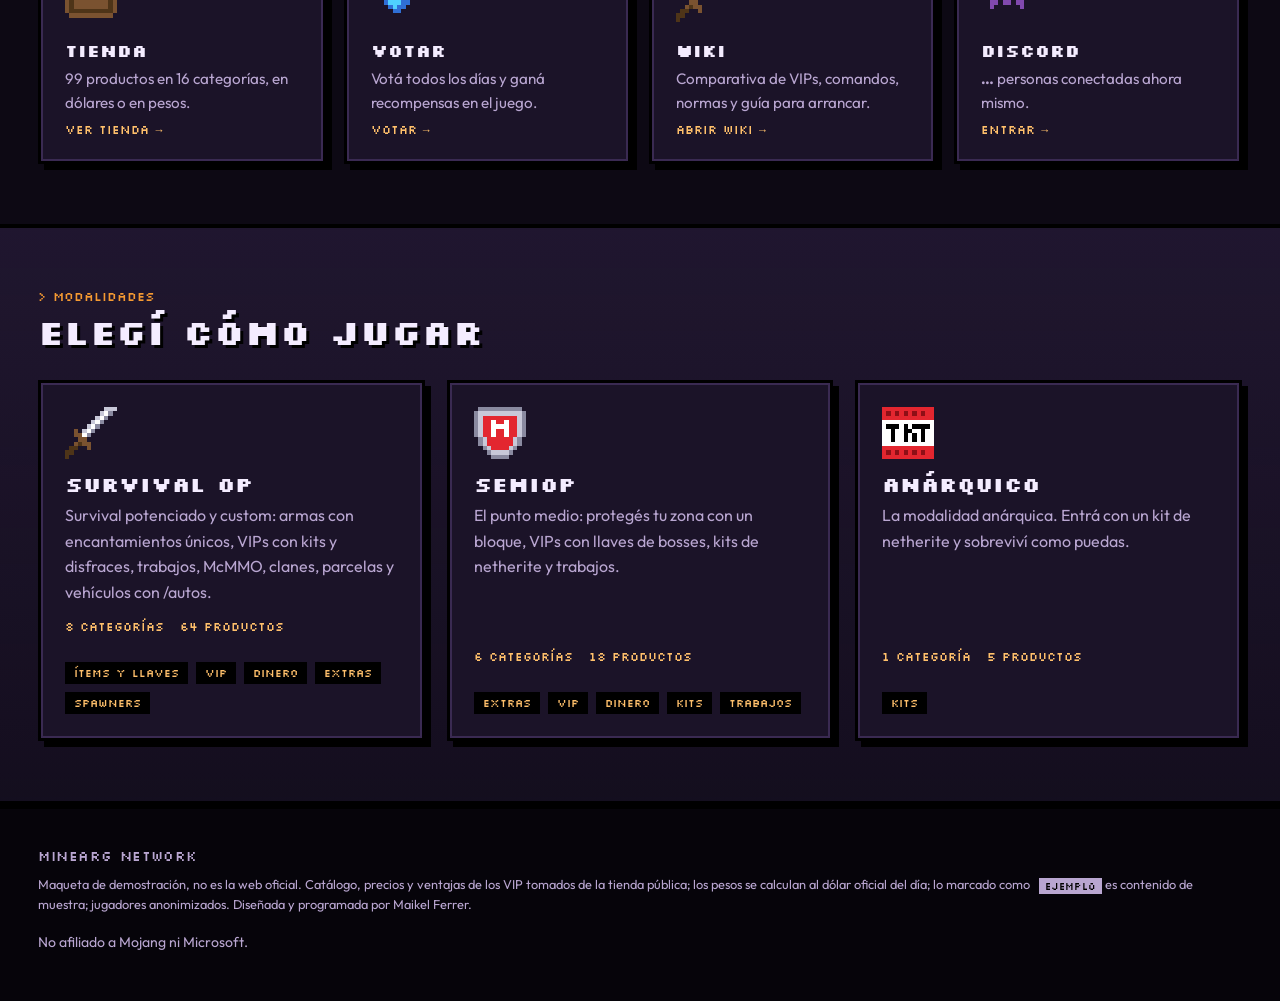
==== commit 509f1677: "Top donador y meta del mes encima de la tienda en las tres maquetas; barra de scroll de fuego animad" ====
--- a/minearg/index.html
+++ b/minearg/index.html
@@ -20,7 +20,7 @@
 <link rel="icon" href="icono.png">
 <link rel="preconnect" href="https://fonts.googleapis.com">
 <link href="https://fonts.googleapis.com/css2?family=Silkscreen:wght@400;700&family=Outfit:wght@400;500;600;700&display=swap" rel="stylesheet">
-<link rel="stylesheet" href="estilos.css">
+<link rel="stylesheet" href="estilos.css?v=2">
 </head>
 <body>
 
@@ -113,6 +113,6 @@
 
 <div class="toast" id="toast"></div>
 
-<script src="app.js"></script>
+<script src="app.js?v=2"></script>
 </body>
 </html>
--- a/minearg/estilos.css
+++ b/minearg/estilos.css
@@ -393,3 +393,30 @@
   .moneda button { padding: 6px 6px; }
 }
 @media (max-width: 560px) { .acciones .moneda { display: none; } }
+
+/* ---------- franja de la tienda: donador y meta del mes ---------- */
+.franja-tienda { display: grid; grid-template-columns: 1fr 1.3fr; gap: 22px; margin-bottom: 26px; }
+.donador-mes { display: flex; align-items: center; gap: 20px; background: linear-gradient(120deg, #3a2208, var(--card) 60%); box-shadow: inset 0 0 0 2px var(--gold), 6px 6px 0 #000; overflow: visible; }
+.donador-mes > div { min-width: 0; }
+.donador-mes img { width: 72px; height: auto; image-rendering: pixelated; filter: drop-shadow(0 8px 10px rgba(0, 0, 0, 0.6)); animation: flotar 4s ease-in-out infinite; }
+.donador-mes h3 { font: 700 1.4rem "Silkscreen", monospace; color: var(--gold); margin: 4px 0; text-shadow: 3px 3px 0 #000; }
+.donador-mes p.muted { font-size: 0.9rem; }
+.corona-flota { position: absolute; top: -18px; left: 30px; }
+.corona-flota svg { width: 40px; height: 40px; animation: flotar 2.6s ease-in-out infinite; filter: drop-shadow(0 0 10px rgba(255, 207, 74, 0.7)); }
+.meta-mes { display: flex; flex-direction: column; justify-content: center; gap: 10px; }
+.meta-cab { display: flex; justify-content: space-between; align-items: baseline; }
+.meta-cab b { font-size: 1.8rem; color: var(--fire-3); text-shadow: 3px 3px 0 #000; }
+.meta-bar.grande { height: 30px; margin: 0; }
+.meta-bar.grande i { box-shadow: 0 0 18px rgba(245, 154, 50, 0.5); }
+.meta-mes p.muted { font-size: 0.92rem; }
+@media (max-width: 920px) { .franja-tienda { grid-template-columns: 1fr; gap: 16px; } }
+@media (max-width: 560px) {
+  .donador-mes { gap: 14px; padding: 16px; }
+  .donador-mes img { width: 48px; }
+  .donador-mes h3 { font-size: 1.05rem; overflow-wrap: anywhere; }
+  .donador-mes p.muted { display: none; }
+  .meta-mes { padding: 16px; gap: 8px; }
+  .meta-cab b { font-size: 1.3rem; }
+  .meta-bar.grande { height: 22px; }
+  .meta-mes p.muted { font-size: 0.82rem; }
+}
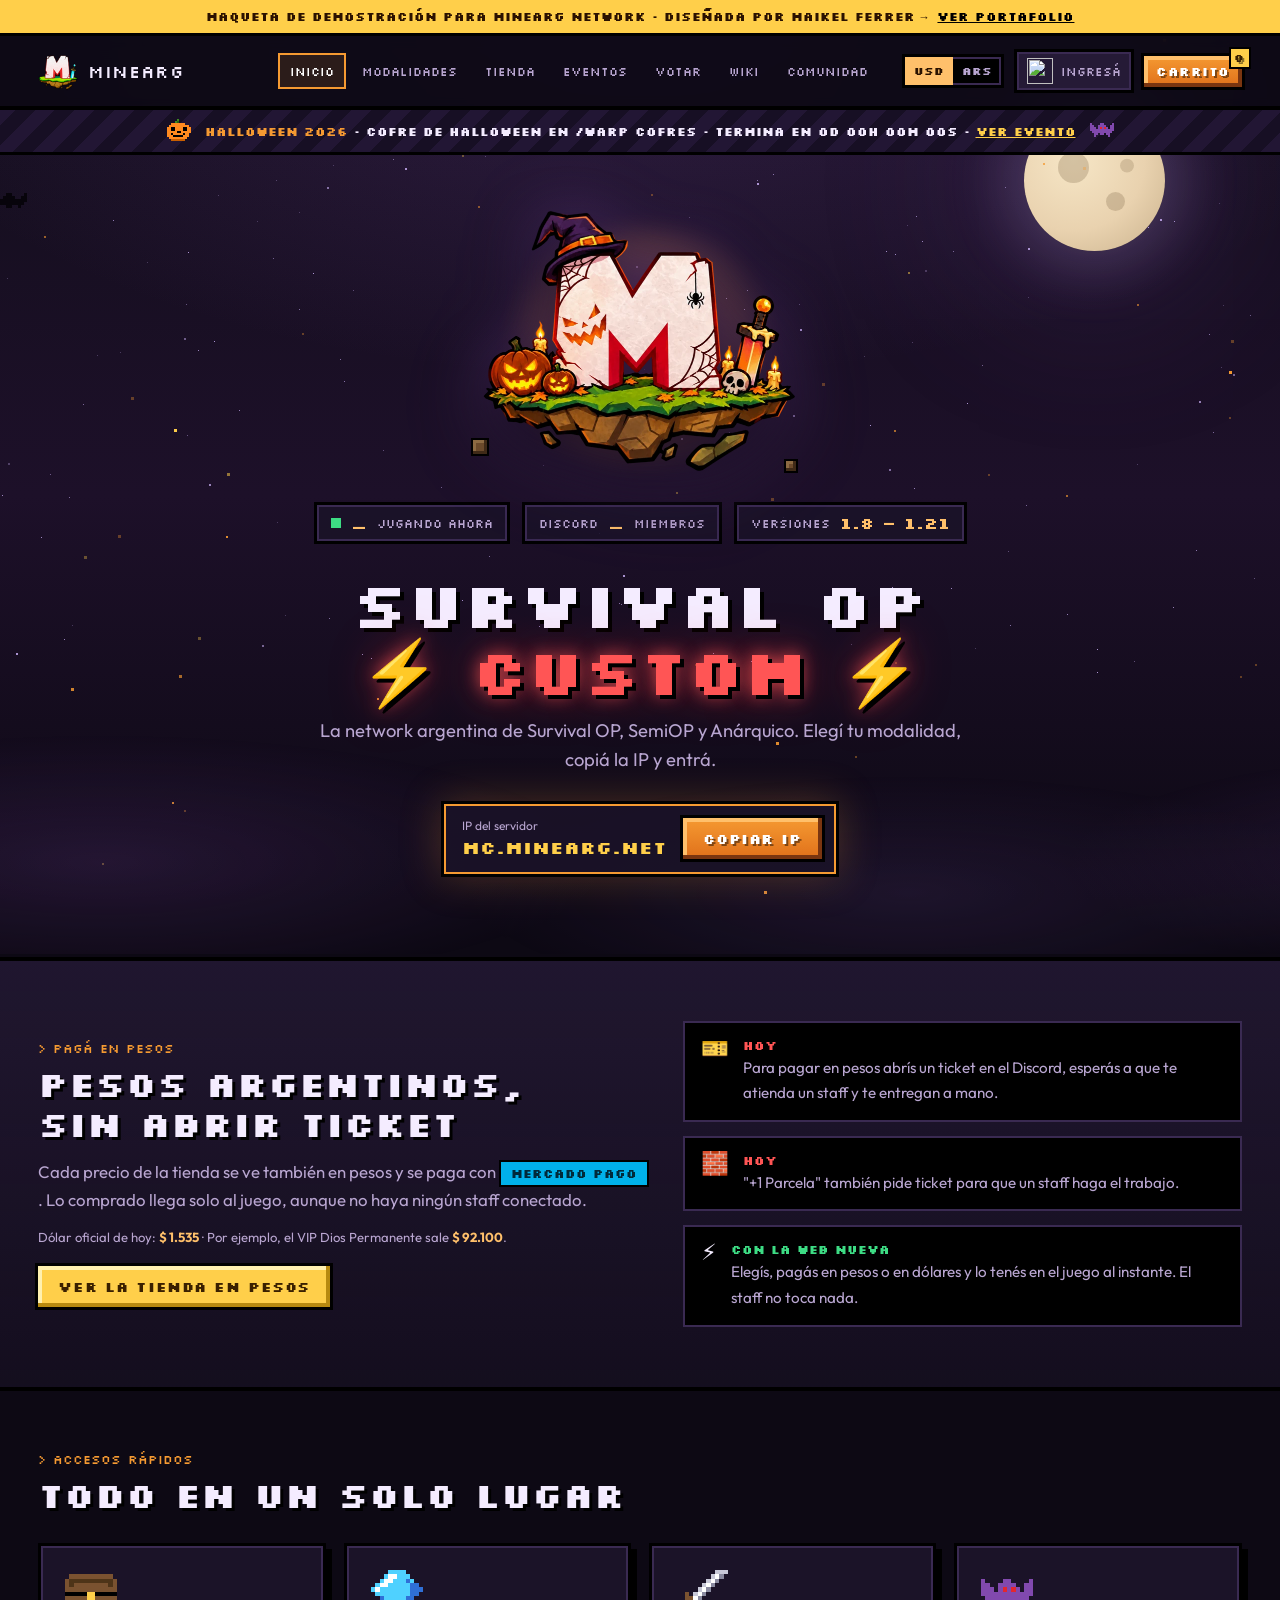
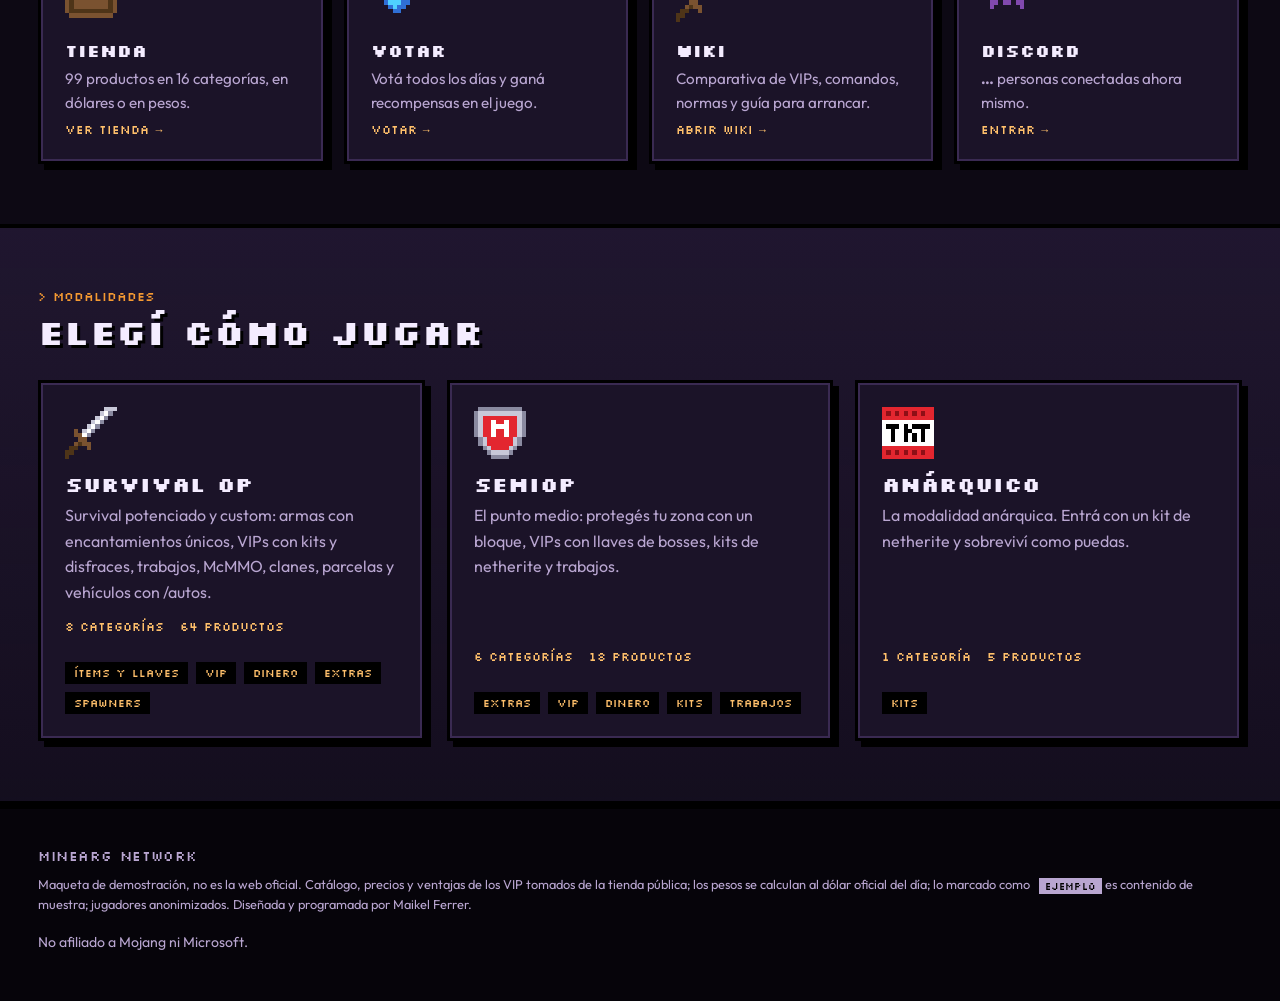
==== commit 0ac45c57: "Corona centrada sobre el top donador, cortando el borde de la caja Co-Authored-By: Claude Opus 5.5 (" ====
--- a/minearg/index.html
+++ b/minearg/index.html
@@ -20,7 +20,7 @@
 <link rel="icon" href="icono.png">
 <link rel="preconnect" href="https://fonts.googleapis.com">
 <link href="https://fonts.googleapis.com/css2?family=Silkscreen:wght@400;700&family=Outfit:wght@400;500;600;700&display=swap" rel="stylesheet">
-<link rel="stylesheet" href="estilos.css?v=2">
+<link rel="stylesheet" href="estilos.css?v=3">
 </head>
 <body>
 
--- a/minearg/estilos.css
+++ b/minearg/estilos.css
@@ -420,3 +420,16 @@
   .meta-bar.grande { height: 22px; }
   .meta-mes p.muted { font-size: 0.82rem; }
 }
+/* La corona va centrada sobre el jugador y corta el borde superior de la caja en ese punto. */
+.donador-mes { --hueco: 63px; border-top-color: transparent; background-clip: padding-box;
+  box-shadow: inset 2px 0 0 var(--gold), inset -2px 0 0 var(--gold), inset 0 -2px 0 var(--gold), 6px 6px 0 #000; }
+.donador-mes::before { content: ""; position: absolute; left: -3px; right: -3px; top: -3px; height: 5px; pointer-events: none;
+  background:
+    linear-gradient(90deg, #000 0 calc(var(--hueco) - 28px), transparent 0 calc(var(--hueco) + 28px), #000 0) 0 0 / 100% 3px no-repeat,
+    linear-gradient(90deg, var(--gold) 0 calc(var(--hueco) - 28px), transparent 0 calc(var(--hueco) + 28px), var(--gold) 0) 0 3px / 100% 2px no-repeat; }
+.corona-flota { left: calc(var(--hueco) - 23px); top: -24px; }
+@media (max-width: 560px) {
+  .donador-mes { --hueco: 43px; }
+  .corona-flota { left: calc(var(--hueco) - 19px); top: -20px; }
+  .corona-flota svg { width: 32px; height: 32px; }
+}
